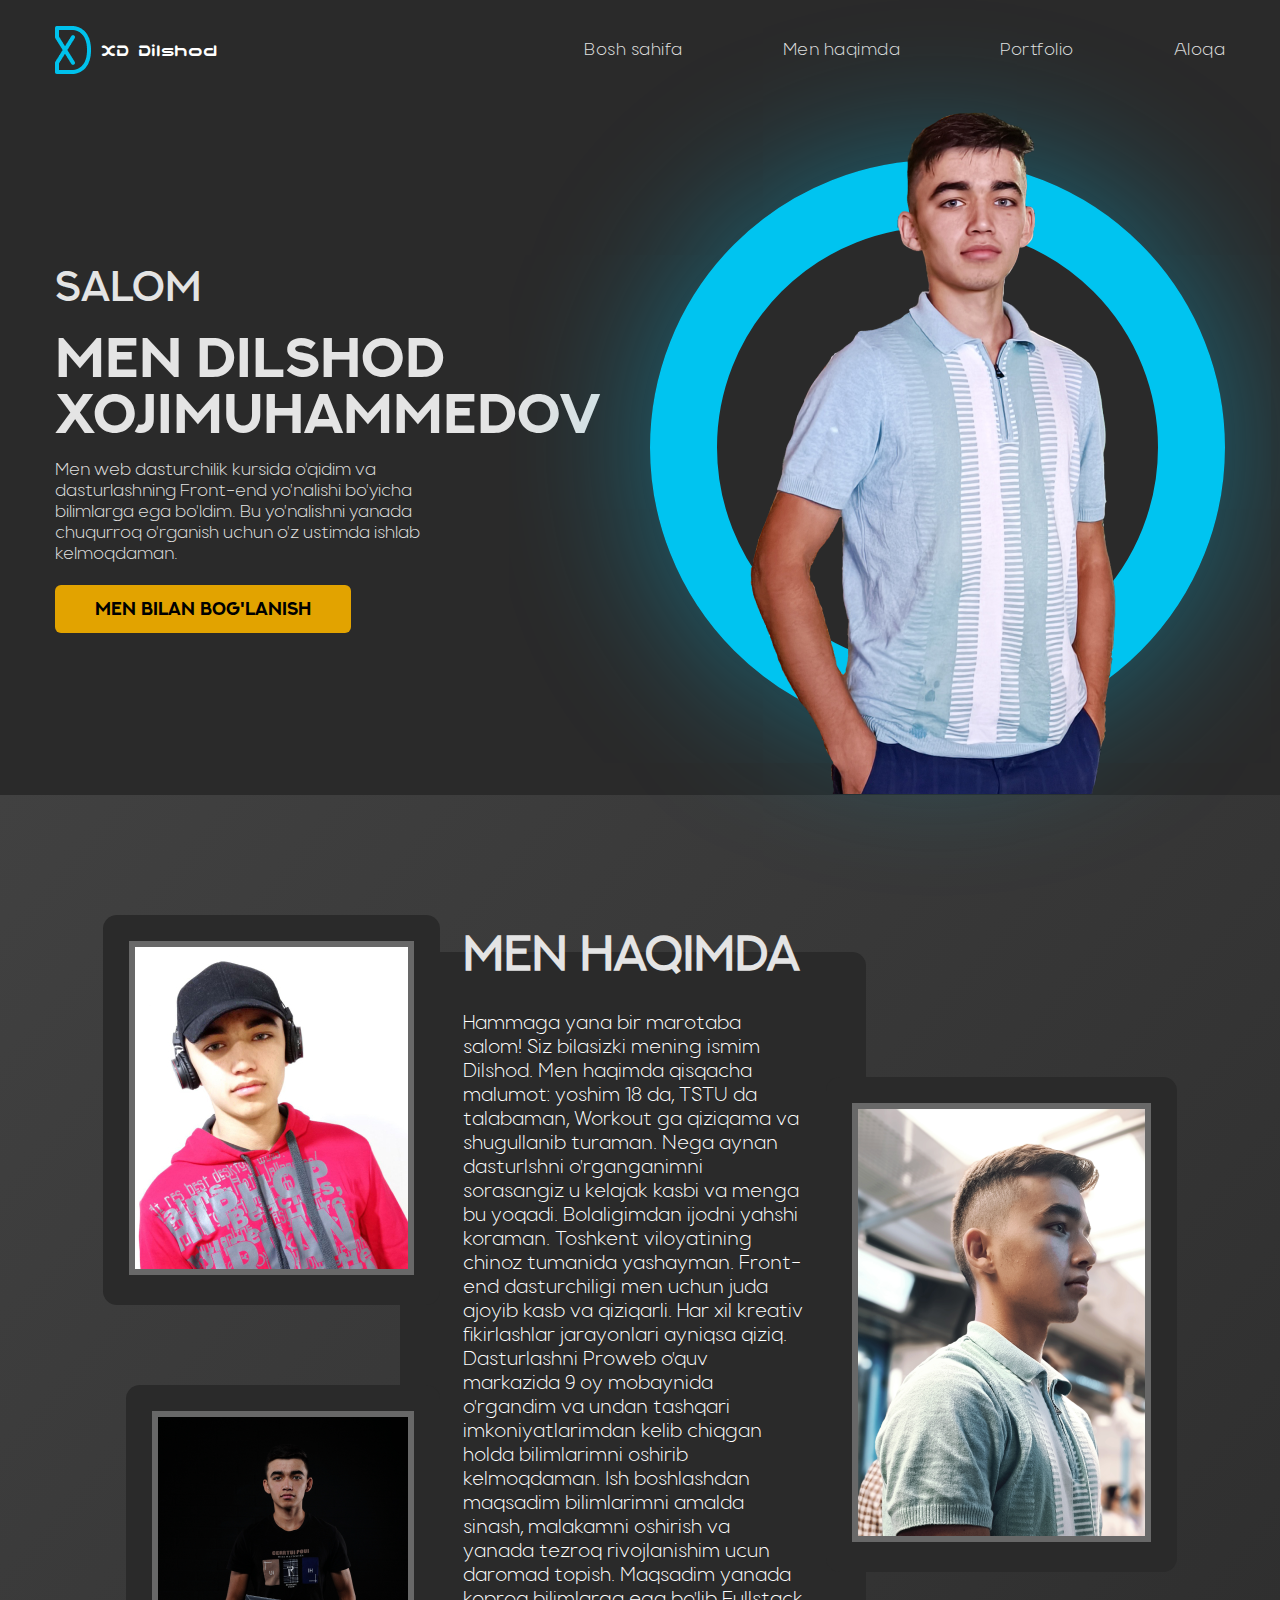
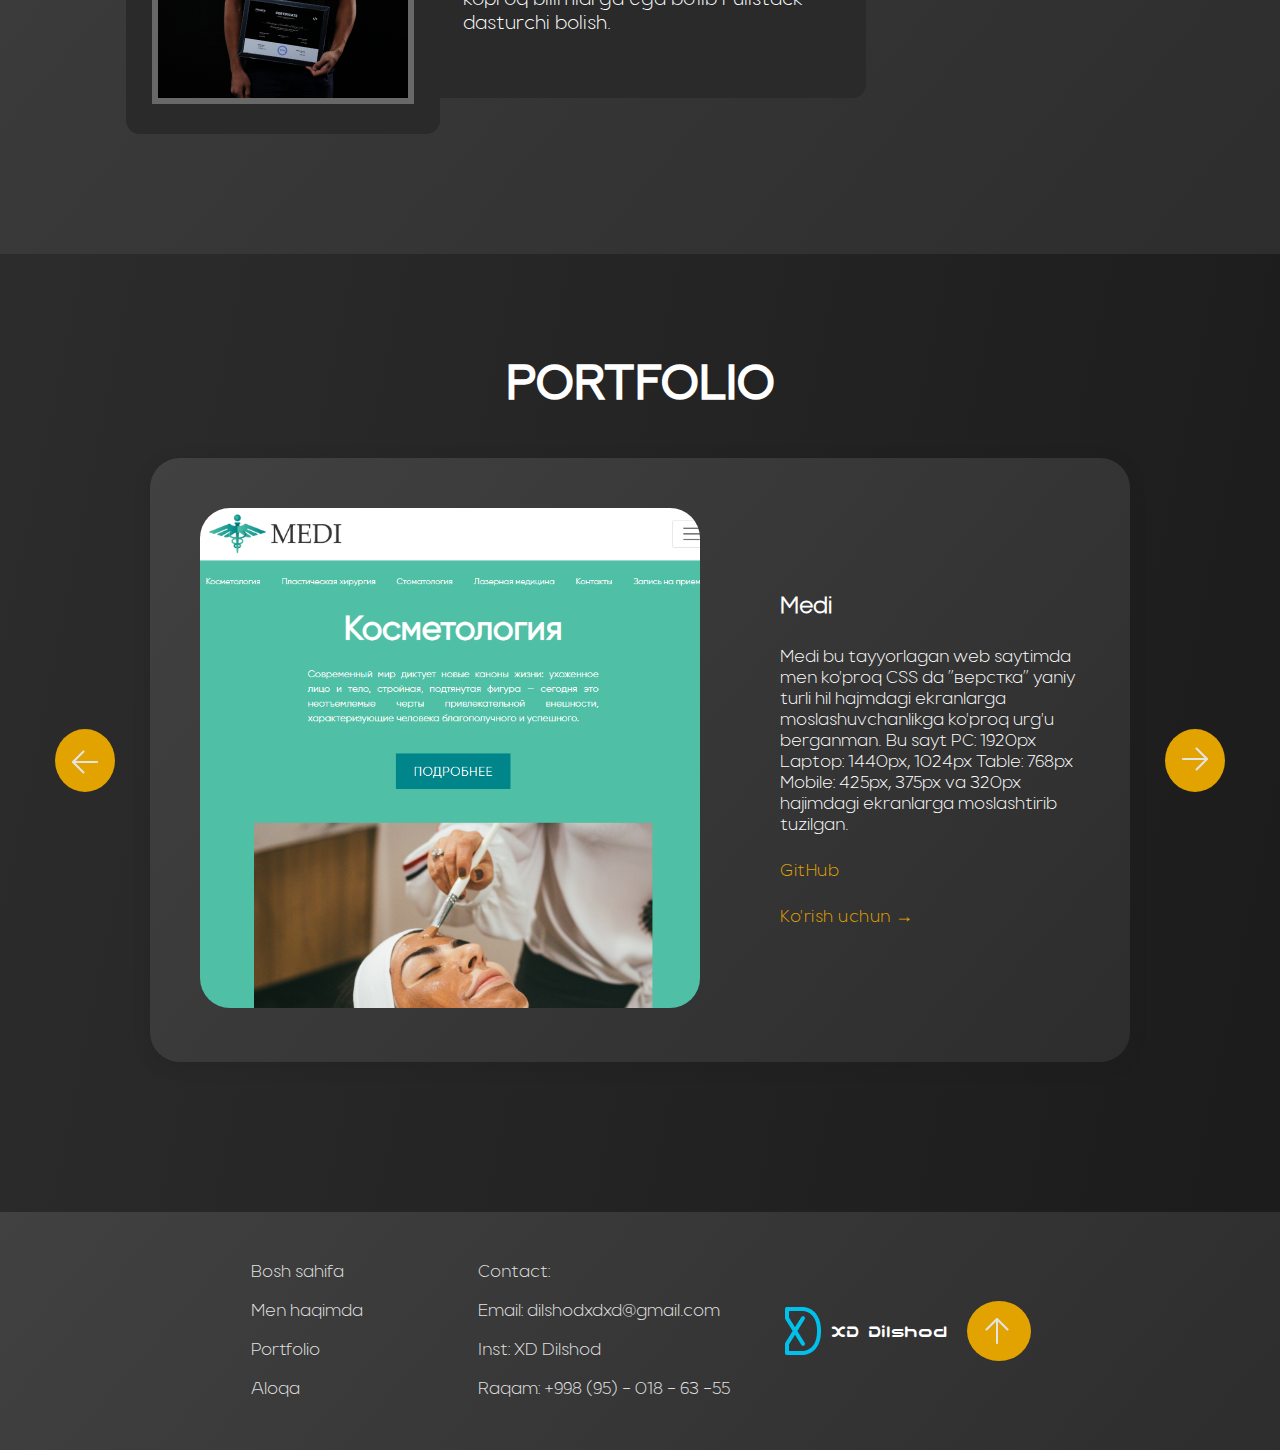
==== index.html @ caffbdc6 "Portfolio" ====
<!DOCTYPE html>
<html lang="en">

<head>
    <meta charset="UTF-8">
    <meta http-equiv="X-UA-Compatible" content="IE=edge">
    <meta name="viewport" content="width=device-width, initial-scale=1.0">
    <title>Portfolio</title>
    <link rel="stylesheet" href="./style/style.css">
    <link rel="icon" href="./img/XD.png">
</head>

<body>
    <header id="header">
        <div class="header__top">
            <div class="container">
                <div class="header__top-inner">
                    <a href="#header" class="logo">
                        <img src="./img/XD.png" alt="">
                        <p>XD Dilshod</p>
                    </a>
                    <nav class="nav">
                        <ul class="nav__list">
                            <li class="nav__item"><a class="nav__link" href="#header">Bosh sahifa</a></li>
                            <li class="nav__item"><a class="nav__link" href="#about">Men haqimda</a></li>
                            <li class="nav__item"><a class="nav__link" href="#portfolio">Portfolio</a></li>
                            <li class="nav__item"><a class="nav__link" href="./contact.html">Aloqa</a></li>
                        </ul>
                    </nav>
                </div>
            </div>
        </div>
        <div class="header__bottom">
            <div class="container">
                <div class="header__bottom-inner">
                    <div class="header__bottom-left">
                        <h1 class="header__bottom-title">Salom</h1>
                        <p class="header__bottom-subtittle">Men Dilshod Xojimuhammedov</p>
                        <p class="header__bottom-text">Men web dasturchilik kursida o'qidim va dasturlashning Front-end yo'nalishi bo'yicha bilimlarga ega bo'ldim. Bu yo'nalishni yanada chuqurroq o'rganish uchun o'z ustimda ishlab kelmoqdaman.</p>
                        <a href="#!" class="header__bottom-contact">Men bilan bog'lanish</a>
                    </div>
                    <div class="header__bottom-right">
                        <div class="header__bottom-round">
                            <div class="round__img">
                                <img class="round__img-top" src="img/gl-top.png" alt="">
                                <img class="round__img-bottom" src="img/gl-bottom.png" alt="">
                            </div>
                            <div class="round round2">css</div>
                            <div class="round round3">js</div>
                            <div class="round round4">html</div>
                            <div class="round round5">vue</div>
                            <div class="round round6">git</div>
                            <div class="round round7">sass</div>
                        </div>
                    </div>
                </div>
            </div>
        </div>
    </header>
    <main>
        <section class="about" id="about">
            <div class="container">
                <div class="about__inner">
                    <div class="about__content">
                        <div class="about__content-left">
                            <div class="about__content-img">
                                <img src="./img/about1.jpg" alt="" class="content__img">
                            </div>
                            <div class="about__content-img">
                                <img src="./img/about2.jpg" alt="" class="content__img">
                            </div>
                        </div>
                        <div class="about__content-middle">
                            <div class="about__content-text">
                                <h2 class="about__content-title">Men haqimda</h2>
                                <p class="about__content-subtitle">Hammaga yana bir marotaba salom! Siz bilasizki mening ismim Dilshod. Men haqimda qisqacha malumot: yoshim 18 da, TSTU da talabaman, Workout ga qiziqama va shugullanib turaman. Nega aynan dasturlshni o'rganganimni sorasangiz u kelajak kasbi va menga bu yoqadi. Bolaligimdan ijodni yahshi koraman. Toshkent viloyatining chinoz tumanida yashayman. Front-end dasturchiligi men uchun juda ajoyib kasb va qiziqarli. Har xil kreativ fikirlashlar jarayonlari ayniqsa qiziq. Dasturlashni Proweb o'quv markazida 9 oy mobaynida o'rgandim va undan tashqari imkoniyatlarimdan kelib chiqgan holda bilimlarimni oshirib kelmoqdaman. Ish boshlashdan maqsadim bilimlarimni amalda sinash, malakamni oshirish va yanada tezroq rivojlanishim ucun daromad topish. Maqsadim yanada koproq bilimlarga ega bo'lib Fullstack dasturchi bolish.</p>
                            </div>
                        </div>
                        <div class="about__content-right">
                            <div class="about__content-img">
                                <img src="./img/about3.jpg" alt="" class="content__img">
                            </div>
                        </div>
                    </div>
                </div>
            </div>
        </section>
        <section class="portfolio" id="portfolio">
            <div class="container">
                <div class="portfolio__inner">
                    <h2 class="portfolio__title">Portfolio</h2>
                    <div class="portfolio__corausel">
                        <button class="portfolio__corausel-btn" id="prev">
                            <img src="./img/next.png" alt="">
                        </button>
                        <div class="portfolio__corausel-content">
                            <div class="corausel__left">
                                <a href="https://medi-xd.netlify.app/">
                                    <img id="img" src="./img/medi.png" alt="" class="corausel__left-img">
                                </a>
                            </div>
                            <div class="corausel__right">
                                <h3 id="title" class="corausel__right-title">Medi</h3>
                                <p id="text" class="corausel__right-text">Medi bu tayyorlagan web saytimda men ko'proq CSS da "верстка" yaniy turli hil hajmdagi ekranlarga moslashuvchanlikga ko'proq urg'u berganman.
                                    Bu sayt PC: 1920px Laptop: 1440px, 1024px Table: 768px Mobile: 425px, 375px va 320px hajimdagi ekranlarga moslashtirib tuzilgan.</p>
                                <a id="github" href="https://github.com/DilshodXD/Medi" class="corausel__right-link">GitHub</a>
                                <a id="link" href="https://medi-xd.netlify.app/" class="corausel__right-link">Ko'rish uchun →</a>
                            </div>
                        </div>
                        <button class="portfolio__corausel-btn" id="next">
                            <img src="./img/next.png" alt="">
                        </button>
                    </div>
                </div>
            </div>
        </section>
    </main>
    <footer>
        <div class="footer">
            <div class="container">
                <div class="footer__inner">
                    <div class="footer__links">
                        <a href="" class="footer__text">Bosh sahifa</a>
                        <a href="" class="footer__text">Men haqimda</a>
                        <a href="" class="footer__text">Portfolio</a>
                        <a href="" class="footer__text">Aloqa</a>
                    </div>
                    <div class="footer__contact">
                        <p class="footer__text-immutable">Contact:</p>
                        <p class="footer__text-immutable">Email: <a href="mailto:dilshodxdxd@gmail.com" class="footer__text">dilshodxdxd@gmail.com</a></p>
                        <p class="footer__text-immutable">Inst: <a href="#header" class="footer__text">XD Dilshod</a></p>
                        <p class="footer__text-immutable">Raqam: <a href="tel:+998950186355" class="footer__text">+998 (95) - 018 - 63 -55</a> </p>
                    </div>
                    <div class="footer__contant">
                        <a href="#header" class="logo">
                            <img src="./img/XD.png" alt="">
                            <p>XD Dilshod</p>
                        </a>
                        <a href="#header" class="portfolio__corausel-btn" id="swipe">
                            <img src="./img/next.png" alt="">
                        </a>
                    </div>
                </div>
            </div>
        </div>
    </footer>


    <script src="./js/scriop.js"></script>
</body>

</html>
---- style/style.css ----
@import url(fonts.css);

:root {
    --white: #fff;
    --cream: #E4E4E4;
    --black: #000;
    --dark: #2A2A2A;
    --gray: #2C2C2C;
    --yellow: #E2A300;
    --blue: #00C4F0;

    --pro: "ArodoraPro-Light";
    --nb: "NEXT_ART_Bold";
    --nr: "NEXT_ART_Regular";
    --ns: "NEXT_ART_SemiBold";
    --moji: "NicoMoji-Regular";
}

* {
    padding: 0;
    margin: 0;
    box-sizing: border-box;
}

.container {
    margin: 0 auto;
    padding: 0 15px;
    max-width: 1200px;
    width: 100%;
}

ul {
    list-style: none;
}

a {
    text-decoration: none;
}

/* ================================================================= */

header {
    background-color: var(--dark);
}

.header__top-inner {
    display: flex;
    align-items: center;
    justify-content: space-between;
    padding: 26px 0;
}

.nav__list {
    display: flex;
    align-items: center;
    gap: 100px;
}

.nav__link {
    font-family: var(--pro);
    font-weight: 300;
    font-size: 18px;
    line-height: 21px;
    color: var(--cream);
    letter-spacing: .5px;
    position: relative;
}

.nav__link:after {
    content: '';
    position: absolute;
    left: 0;
    bottom: -4px;
    background-color: #E2A300;
    height: 2px;
    width: 0;
    transition: .5s;
}

.nav__link:hover:after {
    width: 100%;
}


/* ================================================================= */

.header__bottom-inner {
    display: flex;
    align-items: center;
    justify-content: space-between;
}

.header__bottom-left {
    display: flex;
    flex-direction: column;
    gap: 20px;
}

.header__bottom-title {
    font-family: var(--ns);
    font-size: 42px;
    line-height: 46px;
    color: var(--cream);
}

.header__bottom-subtittle {
    width: min-content;
    font-family: var(--nb);
    font-size: 56px;
    line-height: 56px;
    color: var(--cream);
}

.header__bottom-text {
    width: 430px;
    font-family: var(--pro);
    font-style: normal;
    font-weight: 300;
    font-size: 18px;
    line-height: 21px;
    color: var(--cream);
}

.header__bottom-contact {
    width: max-content;
    padding: 14px 40px;
    font-family: var(--nb);
    font-size: 18px;
    line-height: 20px;
    color: var(--black);

    background: var(--yellow);
    border-radius: 6px;
    transition: .3s;
}

.header__bottom-contact:hover {
    box-shadow: 0px 2px 13px var(--yellow);
}

.header__bottom-right {
    margin: 60px 0;
}

.header__bottom-round {
    width: 575px;
    height: 575px;
    border: 67px solid #00C4F0;
    border-radius: 50%;
    box-shadow: 0px 0px 152px rgba(0, 196, 240, 0.42);
}

.round__img {
    display: flex;
    flex-direction: column;
    align-items: center;
    position: relative;
    bottom: 7px;
}

.round__img>img {
    width: 100%;
}

.round__img-top {
    z-index: 1;
}

.round {
    padding: 25px 20px;
    background-color: var(--dark);
    border-radius: 50%;
    width: 100px;
    height: 100px;

    font-family: var(--nb);
    font-size: 26px;
    line-height: 41px;
    display: flex;
    align-items: center;
    justify-content: center;
    text-transform: uppercase;
    color: var(--blue);
    transition: .5s;
}

.header__bottom-round {
    display: flex;
    align-items: center;
    justify-content: center;
    position: relative;
}

.round {
    position: absolute;
    top: 0;
    left: 0;
    bottom: 0;
    right: 0;
    margin: auto;
    overflow: hidden;
}


/* ============================== */

.round1 {
    animation: round1 45s linear infinite;
}

@keyframes round1 {
    0% {
        transform: rotate(0deg)translateX(-300px) rotate(0deg);
    }

    100% {
        transform: rotate(360deg)translateX(-300px) rotate(-360deg);
    }
}

/* ============================== */
.round2 {
    animation: round2 45s linear infinite;
}

@keyframes round2 {
    0% {
        transform: rotate(0deg)translateX(-260px)translateY(130px) rotate(0deg);
    }

    100% {
        transform: rotate(360deg)translateX(-260px)translateY(130px) rotate(-360deg);
    }
}

/* ============================== */
.round3 {
    animation: round3 45s linear infinite;
}

@keyframes round3 {
    0% {
        transform: rotate(0deg)translateX(-250px)translateY(-150px) rotate(0deg);
    }

    100% {
        transform: rotate(360deg)translateX(-250px)translateY(-150px) rotate(-360deg);
    }
}

/* ============================== */
.round4 {
    animation: round4 45s linear infinite;
}

@keyframes round4 {
    0% {
        transform: rotate(0deg)translateX(-30px)translateY(290px) rotate(0deg);
    }

    100% {
        transform: rotate(360deg)translateX(-30px)translateY(290px) rotate(-360deg);
    }
}

/* ============================== */
.round5 {
    animation: round5 45s linear infinite;
}

@keyframes round5 {
    0% {
        transform: rotate(0deg)translateX(0px)translateY(-290px) rotate(0deg);
    }

    100% {
        transform: rotate(360deg)translateX(0px)translateY(-290px) rotate(-360deg);
    }
}

/* ============================== */
.round6 {
    animation: round6 45s linear infinite;
}

@keyframes round6 {
    0% {
        transform: rotate(0deg)translateX(250px)translateY(-140px) rotate(0deg);
    }

    100% {
        transform: rotate(360deg)translateX(250px)translateY(-140px) rotate(-360deg);
    }
}

/* ============================== */
.round7 {
    animation: round7 45s linear infinite;
}

@keyframes round7 {
    0% {
        transform: rotate(0deg)translateX(260px)translateY(130px) rotate(0deg);
    }

    100% {
        transform: rotate(360deg)translateX(260px)translateY(130px) rotate(-360deg);
    }
}

/* ================================================================= */

.about {
    background: linear-gradient(130.68deg, #414141 0%, #2D2D2D 100.52%);
}

.about__inner {
    padding: 120px 0;
}

.about__content {
    display: flex;
    justify-content: center;
    align-items: center;
}

.about__content-left {
    display: flex;
    flex-direction: column;
    align-items: end;
    justify-content: space-between;
    transform: translateX(40px);
    z-index: 1;
    gap: 80px;
}

.about__content-right {
    display: flex;
    align-items: center;
    transform: translateX(-40px);
    z-index: 1;
}

.about__content-text {
    width: max-content;
    padding: 17px 63px;
    background: var(--dark);
    border-radius: 14px;
}

.about__content-title {
    font-family: var(--nr);
    font-size: 48px;
    line-height: 54px;
    color: var(--cream);
    margin-bottom: 34px;
    transform: translateY(-44px);
}

.about__content-subtitle {
    width: 340px;
    font-family: var(--pro);
    font-size: 20px;
    line-height: 24px;
    color: var(--white);
    transform: translateY(-44px);
}

.about__content-img {
    background: var(--dark);
    border-radius: 14px;
    padding: 26px;
}

.content__img {
    border: 6px solid #686868;
}

/* ================================================================= */

.portfolio {
    background: linear-gradient(101.56deg, #2C2C2C 1.56%, #1C1C1C 95.55%);
}

.portfolio__inner {
    padding: 100px 0 150px;
}

.portfolio__title {
    font-family: var(--nr);
    font-size: 48px;
    line-height: 54px;
    text-align: center;
    color: var(--white);
    margin-bottom: 50px;
}

.portfolio__corausel {
    display: flex;
    align-items: center;
    justify-content: space-between;
}

.portfolio__corausel-btn {
    background-color: var(--yellow);
    padding: 12px;
    border-radius: 50%;
    border: none;
    cursor: pointer;
}

#prev {
    transform: rotateZ(180deg);
}

.portfolio__corausel-btn:hover {
    box-shadow: 0px 2px 13px var(--yellow);
}

.portfolio__corausel-content {
    padding: 50px;
    background: linear-gradient(130.68deg, #414141 0%, #2D2D2D 100.52%);
    box-shadow: 0px 4px 15px rgba(27, 27, 27, 0.28);
    border-radius: 30px;

    display: flex;
    align-items: center;
    justify-content: space-between;
    gap: 80px;
}

.corausel__left-img {
    width: 500px;
    height: 500px;
    border-radius: 30px;
}

.corausel__right {
    display: flex;
    flex-direction: column;
    justify-content: center;
    gap: 25px;
}

.corausel__right-title {
    font-family: var(--pro);
    font-size: 24px;
    line-height: 29px;
    color: var(--white);
}

.corausel__right-text {
    width: 300px;
    font-family: var(--pro);
    font-size: 18px;
    line-height: 21px;
    color: var(--white);
}

.corausel__right-link {
    width: max-content;
    font-family: var(--pro);
    font-size: 18px;
    line-height: 21px;
    color: var(--yellow);
    letter-spacing: .5px;
    position: relative;
}


.corausel__right-link:after {
    content: '';
    position: absolute;
    left: 0;
    bottom: -4px;
    background-color: #E2A300;
    height: 2px;
    width: 0;
    transition: .5s;
}

.corausel__right-link:hover:after {
    width: 100%;
}

/* ================================================================= */

.footer {
    background: linear-gradient(130.68deg, #414141 0%, #2D2D2D 100.52%);
}

.footer__inner {
    padding: 50px 0;
    display: flex;
    justify-content: center;
}

.footer__links {
    display: flex;
    flex-direction: column;
    gap: 18px;
    margin-right: 115px;
}

.footer__contact {
    display: flex;
    flex-direction: column;
    gap: 18px;
    margin-right: 55px;
}

.footer__text {
    font-family: var(--pro);
    font-size: 18px;
    line-height: 21px;
    color: var(--cream);
}

.footer__text-immutable {
    font-family: var(--pro);
    font-size: 18px;
    line-height: 21px;
    color: var(--cream);
}

.footer__text:hover {
    text-decoration: underline;
}

.footer__contant {
    display: flex;
    align-items: center;
    gap: 22px;
}

.logo {
    display: flex;
    align-items: center;
    gap: 10px;
}

.logo>p {
    width: max-content;
    font-family: var(--moji);
    font-size: 18px;
    line-height: 18px;
    color: var(--white);
}

#swipe {
    transform: rotateZ(270deg);
}

::-webkit-scrollbar {
    width: 0;
}

/* contact =========================================================== */

.contact-all{
    background-color: var(--dark);
}

.contact {
    margin-top: 120px;
    display: flex;
    align-items: center;
}

.contact__inner {
    display: flex;
    flex-direction: column;
    justify-content: center;
    gap: 15px;
}

.contact-link{
    width: min-content;
    height: 40px;
    display: flex;
    align-items: center;
    gap: 12px;
    padding: 26px 20px 26px 10px;
    border-radius: 12px;
    letter-spacing: .5px;
    position: relative;
}

.contact-link:after {
    content: '';
    position: absolute;
    left: 0;
    bottom: -4px;
    background-color: #E2A300;
    height: 2px;
    width: 0;
    transition: .5s;
}

.contact-link:hover:after {
    width: 100%;
}



.contact-title{
    font-family: var(--pro);
    font-size: 18px;
    line-height: 21px;
    color: var(--cream);
}

.contact-img {
    width: 40px;
}
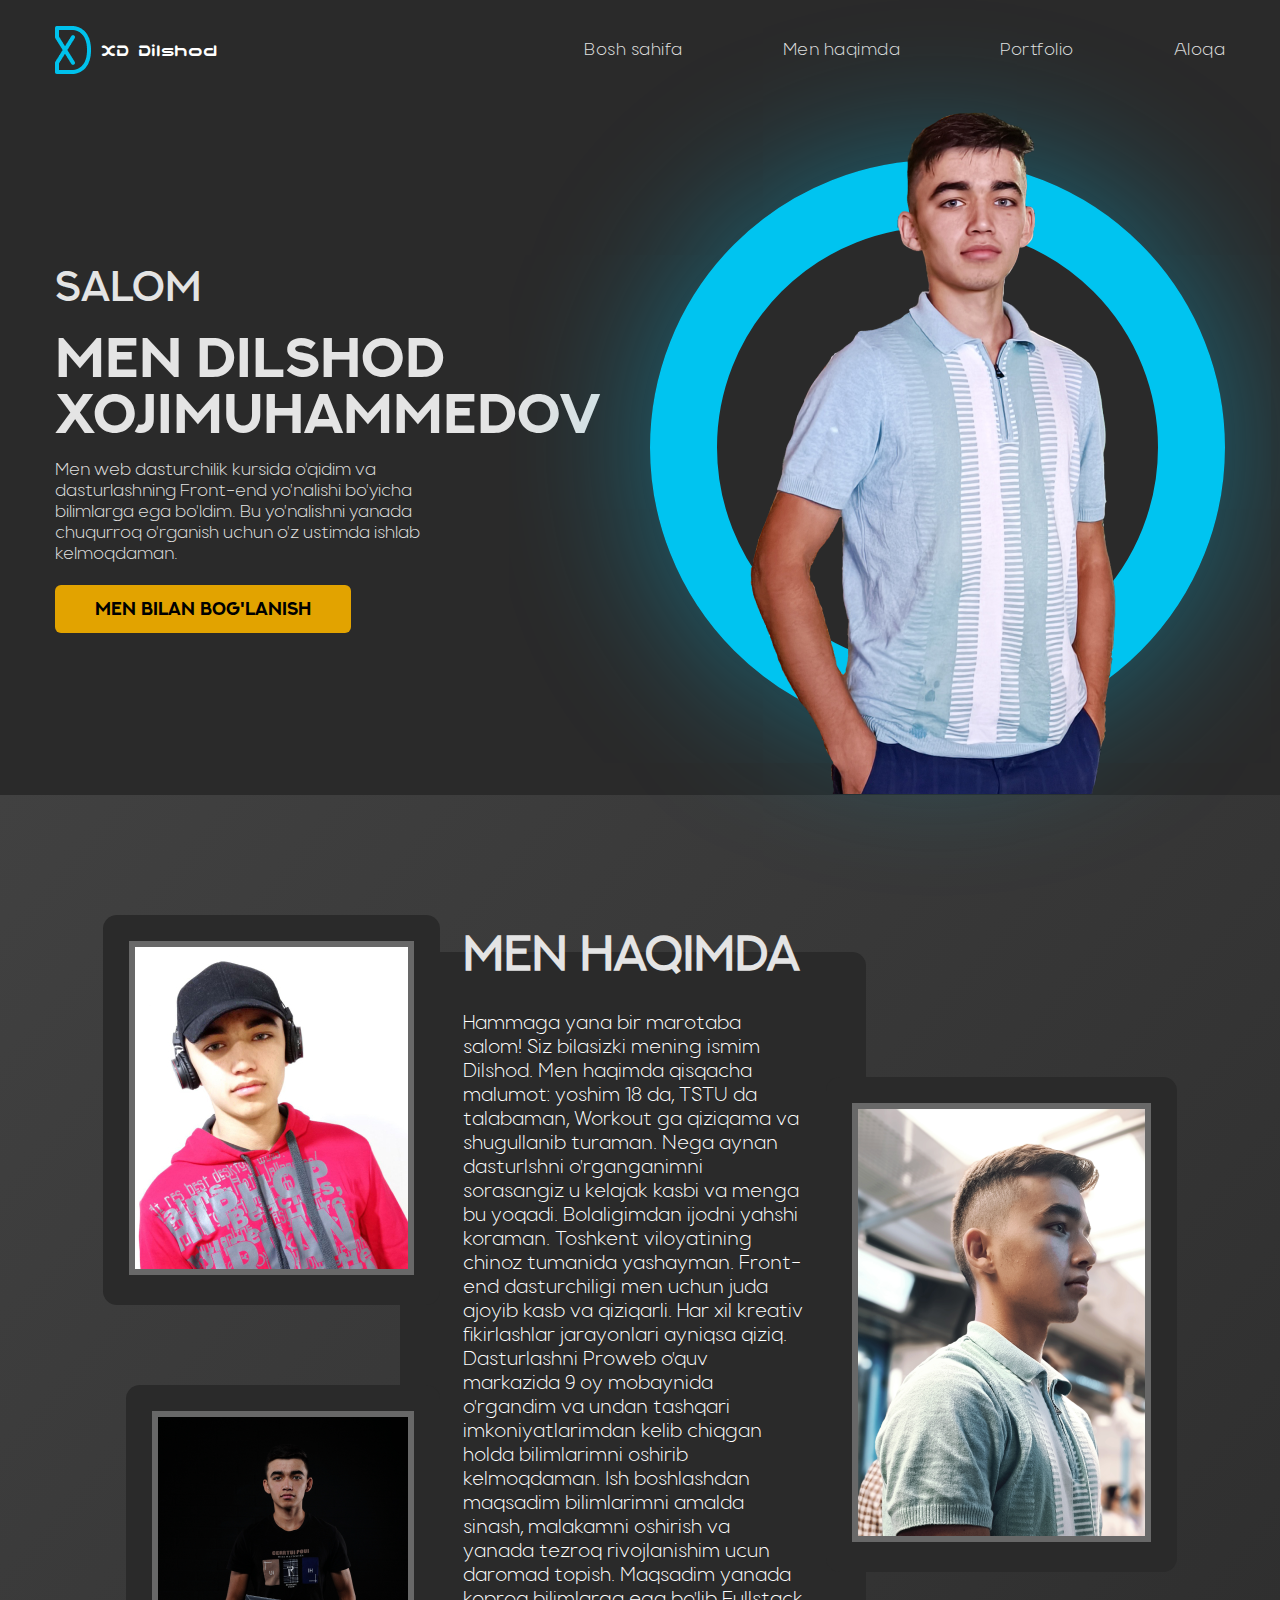
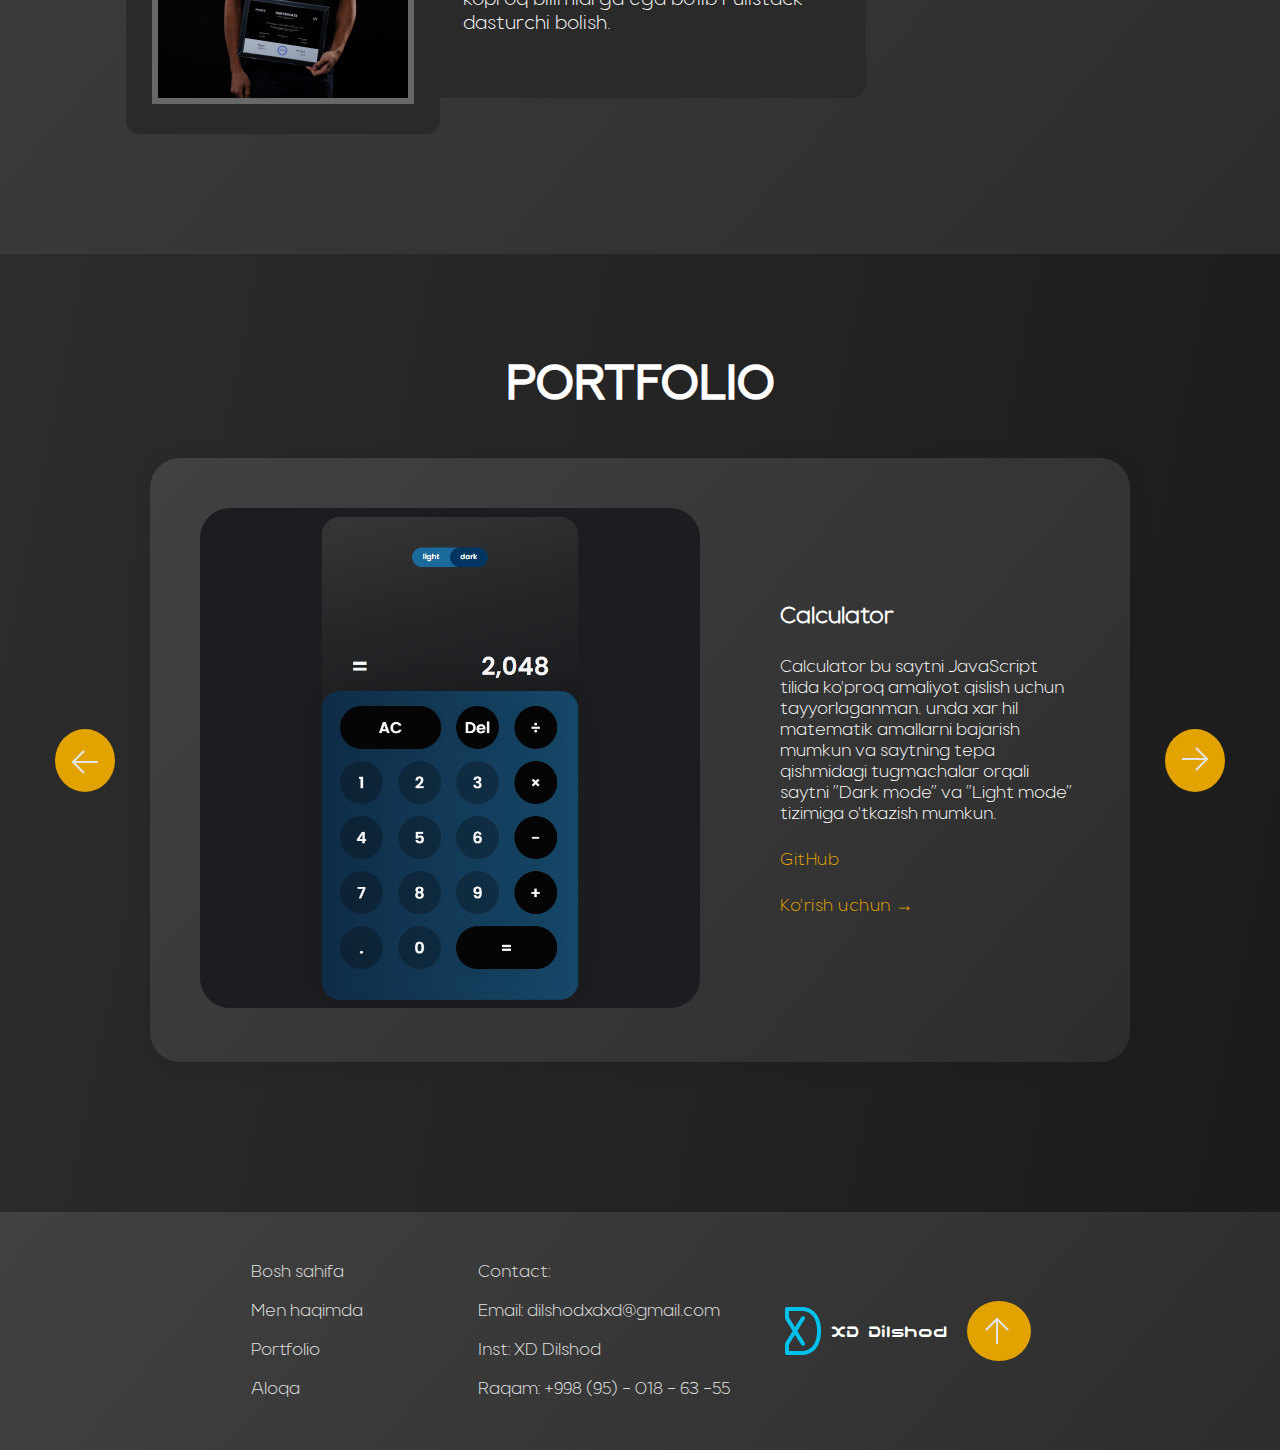
==== commit 4a4d123c: "added new js objekt" ====
--- a/index.html
+++ b/index.html
@@ -36,8 +36,10 @@
                     <div class="header__bottom-left">
                         <h1 class="header__bottom-title">Salom</h1>
                         <p class="header__bottom-subtittle">Men Dilshod Xojimuhammedov</p>
-                        <p class="header__bottom-text">Men web dasturchilik kursida o'qidim va dasturlashning Front-end yo'nalishi bo'yicha bilimlarga ega bo'ldim. Bu yo'nalishni yanada chuqurroq o'rganish uchun o'z ustimda ishlab kelmoqdaman.</p>
-                        <a href="#!" class="header__bottom-contact">Men bilan bog'lanish</a>
+                        <p class="header__bottom-text">Men web dasturchilik kursida o'qidim va dasturlashning Front-end
+                            yo'nalishi bo'yicha bilimlarga ega bo'ldim. Bu yo'nalishni yanada chuqurroq o'rganish uchun
+                            o'z ustimda ishlab kelmoqdaman.</p>
+                        <a href="./contact.html" class="header__bottom-contact">Men bilan bog'lanish</a>
                     </div>
                     <div class="header__bottom-right">
                         <div class="header__bottom-round">
@@ -73,7 +75,17 @@
                         <div class="about__content-middle">
                             <div class="about__content-text">
                                 <h2 class="about__content-title">Men haqimda</h2>
-                                <p class="about__content-subtitle">Hammaga yana bir marotaba salom! Siz bilasizki mening ismim Dilshod. Men haqimda qisqacha malumot: yoshim 18 da, TSTU da talabaman, Workout ga qiziqama va shugullanib turaman. Nega aynan dasturlshni o'rganganimni sorasangiz u kelajak kasbi va menga bu yoqadi. Bolaligimdan ijodni yahshi koraman. Toshkent viloyatining chinoz tumanida yashayman. Front-end dasturchiligi men uchun juda ajoyib kasb va qiziqarli. Har xil kreativ fikirlashlar jarayonlari ayniqsa qiziq. Dasturlashni Proweb o'quv markazida 9 oy mobaynida o'rgandim va undan tashqari imkoniyatlarimdan kelib chiqgan holda bilimlarimni oshirib kelmoqdaman. Ish boshlashdan maqsadim bilimlarimni amalda sinash, malakamni oshirish va yanada tezroq rivojlanishim ucun daromad topish. Maqsadim yanada koproq bilimlarga ega bo'lib Fullstack dasturchi bolish.</p>
+                                <p class="about__content-subtitle">Hammaga yana bir marotaba salom! Siz bilasizki mening
+                                    ismim Dilshod. Men haqimda qisqacha malumot: yoshim 18 da, TSTU da talabaman,
+                                    Workout ga qiziqama va shugullanib turaman. Nega aynan dasturlshni o'rganganimni
+                                    sorasangiz u kelajak kasbi va menga bu yoqadi. Bolaligimdan ijodni yahshi koraman.
+                                    Toshkent viloyatining chinoz tumanida yashayman. Front-end dasturchiligi men uchun
+                                    juda ajoyib kasb va qiziqarli. Har xil kreativ fikirlashlar jarayonlari ayniqsa
+                                    qiziq. Dasturlashni Proweb o'quv markazida 9 oy mobaynida o'rgandim va undan
+                                    tashqari imkoniyatlarimdan kelib chiqgan holda bilimlarimni oshirib kelmoqdaman. Ish
+                                    boshlashdan maqsadim bilimlarimni amalda sinash, malakamni oshirish va yanada tezroq
+                                    rivojlanishim ucun daromad topish. Maqsadim yanada koproq bilimlarga ega bo'lib
+                                    Fullstack dasturchi bolish.</p>
                             </div>
                         </div>
                         <div class="about__content-right">
@@ -96,15 +108,19 @@
                         <div class="portfolio__corausel-content">
                             <div class="corausel__left">
                                 <a href="https://medi-xd.netlify.app/">
-                                    <img id="img" src="./img/medi.png" alt="" class="corausel__left-img">
+                                    <img id="img" src="./img/kalk.png" alt="" class="corausel__left-img">
                                 </a>
                             </div>
                             <div class="corausel__right">
-                                <h3 id="title" class="corausel__right-title">Medi</h3>
-                                <p id="text" class="corausel__right-text">Medi bu tayyorlagan web saytimda men ko'proq CSS da "верстка" yaniy turli hil hajmdagi ekranlarga moslashuvchanlikga ko'proq urg'u berganman.
-                                    Bu sayt PC: 1920px Laptop: 1440px, 1024px Table: 768px Mobile: 425px, 375px va 320px hajimdagi ekranlarga moslashtirib tuzilgan.</p>
-                                <a id="github" href="https://github.com/DilshodXD/Medi" class="corausel__right-link">GitHub</a>
-                                <a id="link" href="https://medi-xd.netlify.app/" class="corausel__right-link">Ko'rish uchun →</a>
+                                <h3 id="title" class="corausel__right-title">Calculator</h3>
+                                <p id="text" class="corausel__right-text">Calculator bu saytni JavaScript tilida ko'proq
+                                    amaliyot qislish uchun tayyorlaganman. unda xar hil matematik amallarni bajarish
+                                    mumkun va saytning tepa qishmidagi tugmachalar orqali saytni "Dark mode" va "Light
+                                    mode" tizimiga o'tkazish mumkun.</p>
+                                <a id="github" href="https://github.com/DilshodXD/BrightLights"
+                                    class="corausel__right-link">GitHub</a>
+                                <a id="link" href="https://brightlights-xd.netlify.app/" class="corausel__right-link">Ko'rish
+                                    uchun →</a>
                             </div>
                         </div>
                         <button class="portfolio__corausel-btn" id="next">
@@ -120,16 +136,19 @@
             <div class="container">
                 <div class="footer__inner">
                     <div class="footer__links">
-                        <a href="" class="footer__text">Bosh sahifa</a>
-                        <a href="" class="footer__text">Men haqimda</a>
-                        <a href="" class="footer__text">Portfolio</a>
-                        <a href="" class="footer__text">Aloqa</a>
+                        <a href="#header" class="footer__text">Bosh sahifa</a>
+                        <a href="#about" class="footer__text">Men haqimda</a>
+                        <a href="#portfolio" class="footer__text">Portfolio</a>
+                        <a href="#contact" class="footer__text">Aloqa</a>
                     </div>
                     <div class="footer__contact">
                         <p class="footer__text-immutable">Contact:</p>
-                        <p class="footer__text-immutable">Email: <a href="mailto:dilshodxdxd@gmail.com" class="footer__text">dilshodxdxd@gmail.com</a></p>
-                        <p class="footer__text-immutable">Inst: <a href="#header" class="footer__text">XD Dilshod</a></p>
-                        <p class="footer__text-immutable">Raqam: <a href="tel:+998950186355" class="footer__text">+998 (95) - 018 - 63 -55</a> </p>
+                        <p class="footer__text-immutable">Email: <a href="mailto:dilshodxdxd@gmail.com"
+                                class="footer__text">dilshodxdxd@gmail.com</a></p>
+                        <p class="footer__text-immutable">Inst: <a href="#header" class="footer__text">XD Dilshod</a>
+                        </p>
+                        <p class="footer__text-immutable">Raqam: <a href="tel:+998950186355" class="footer__text">+998
+                                (95) - 018 - 63 -55</a> </p>
                     </div>
                     <div class="footer__contant">
                         <a href="#header" class="logo">
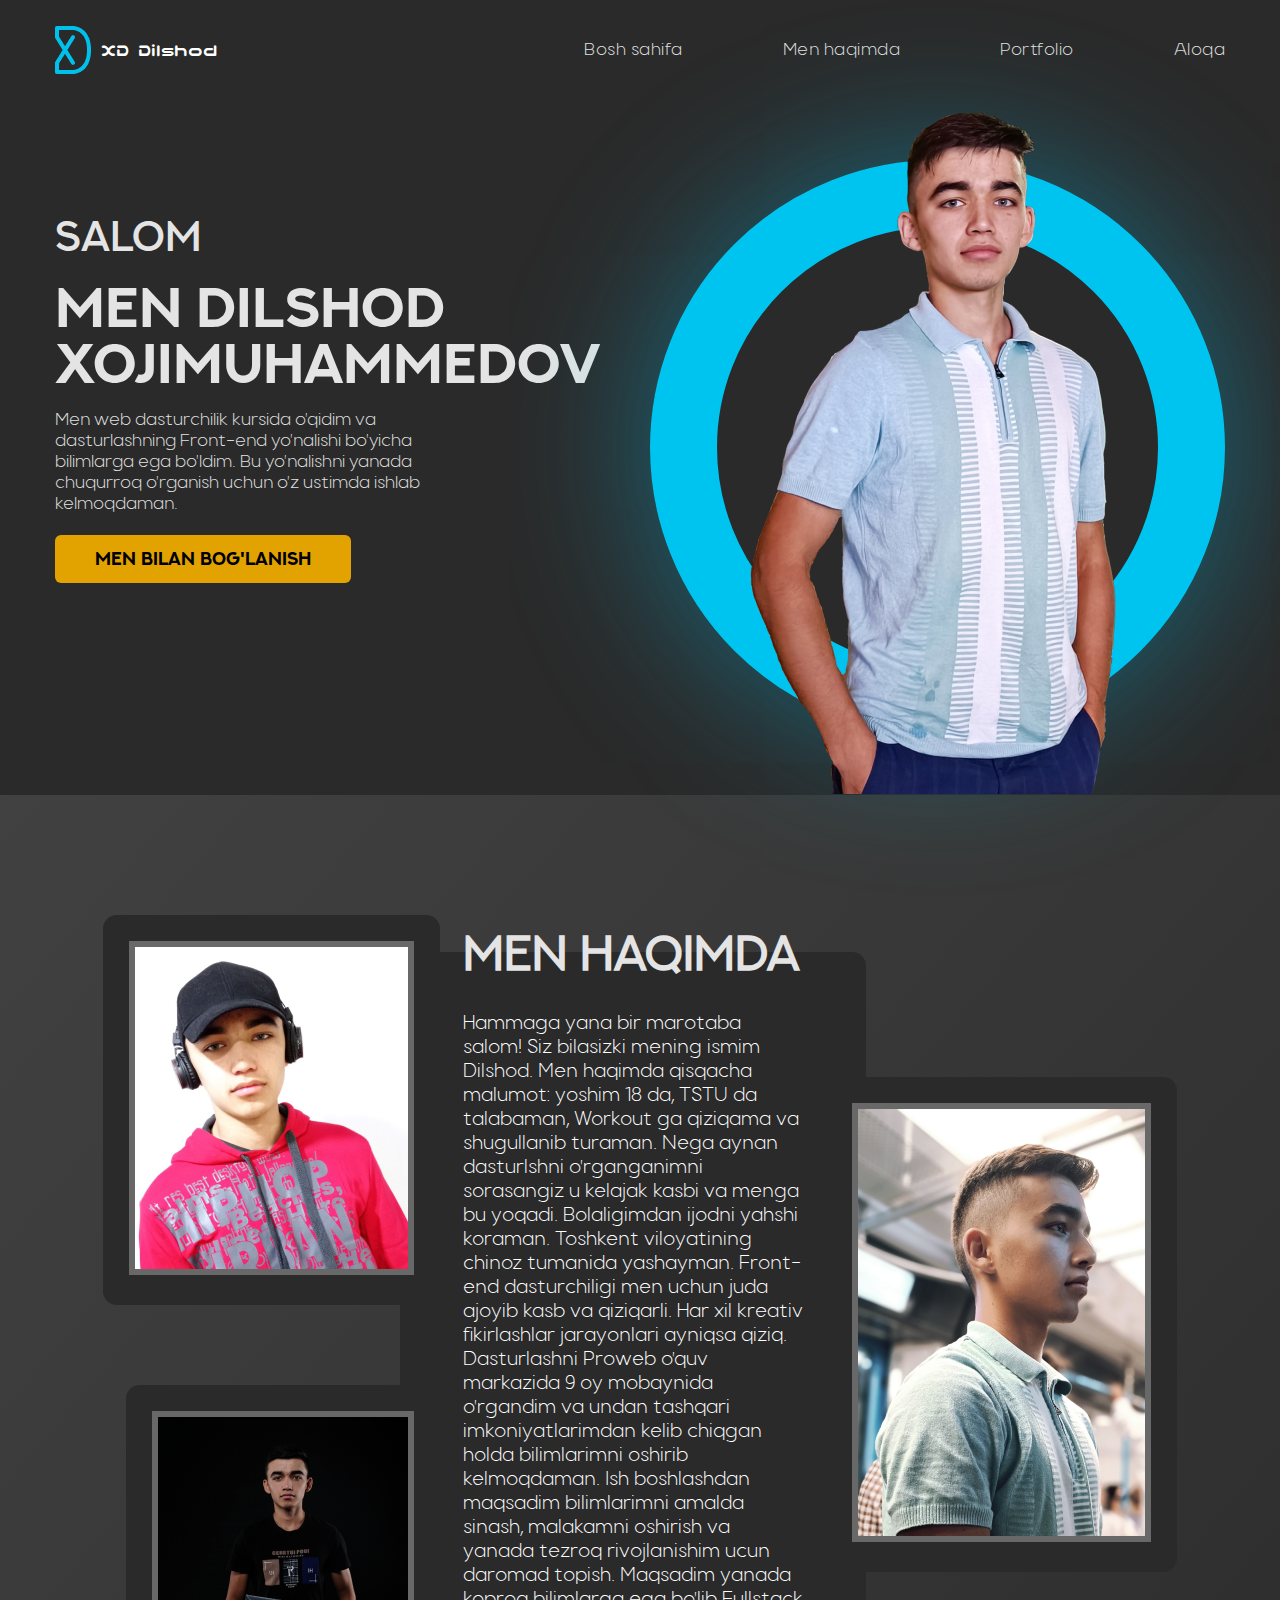
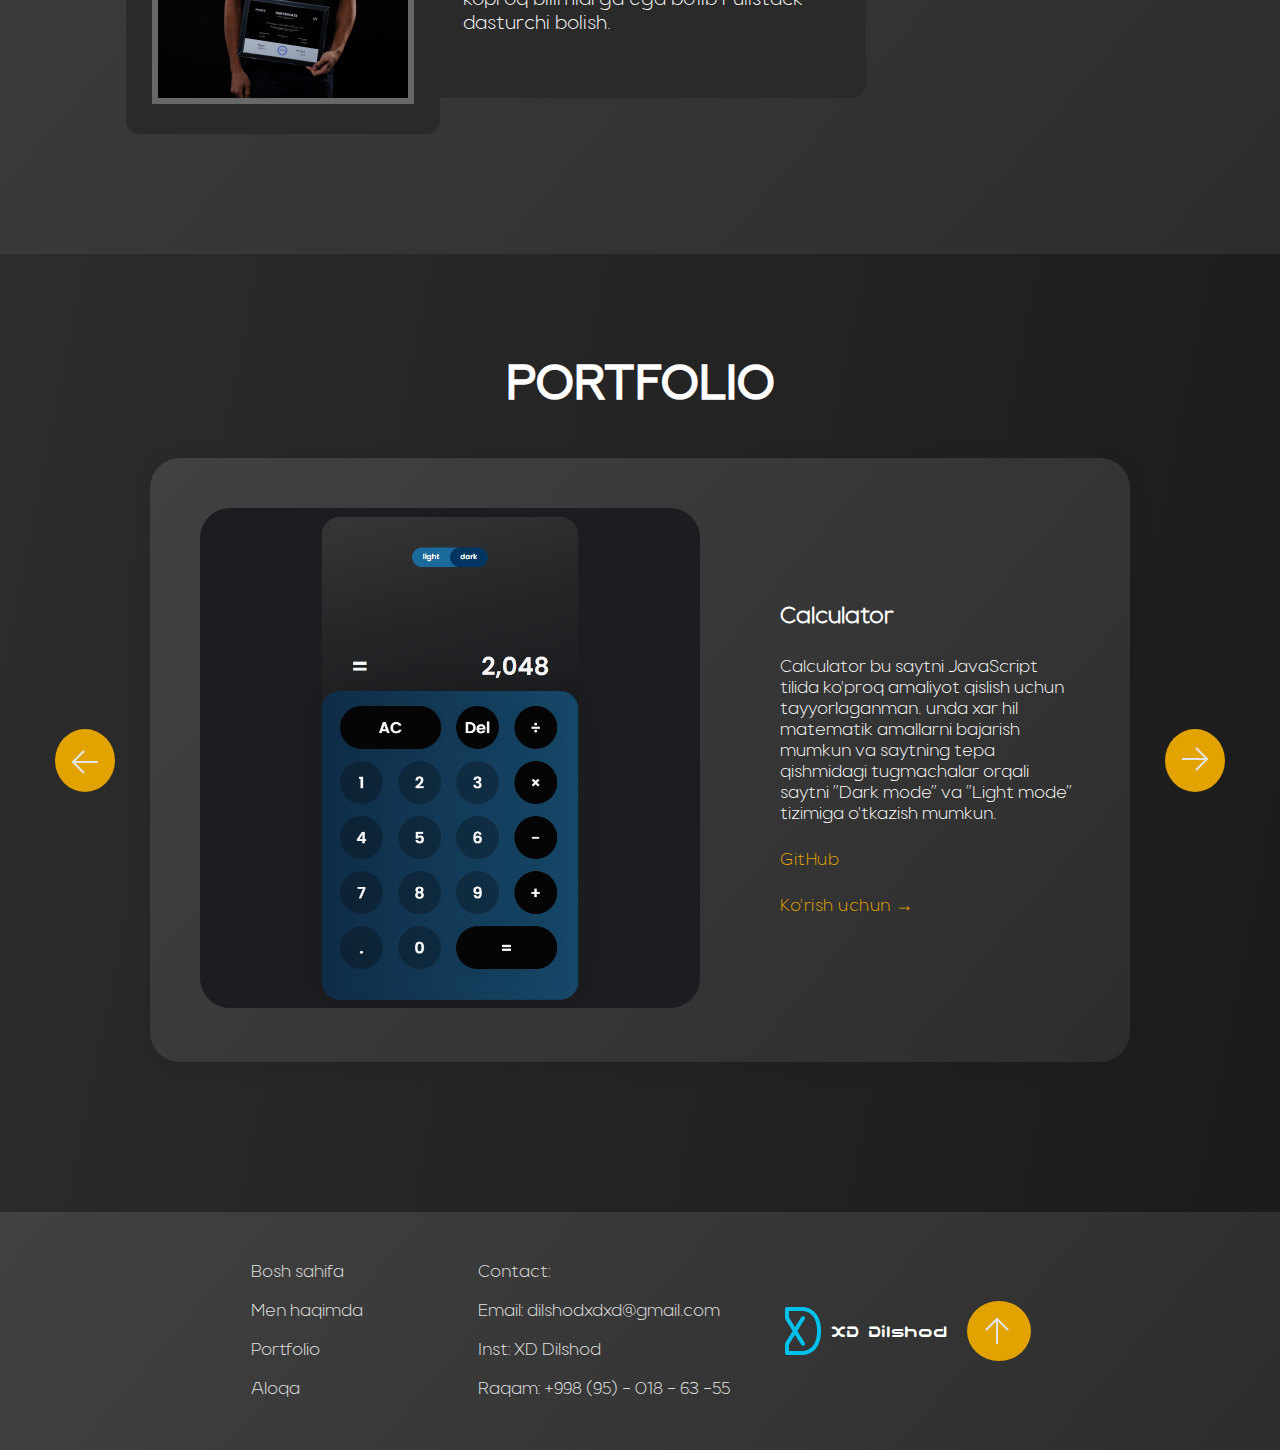
==== commit 3f8cab2f: "make mobile window" ====
--- a/index.html
+++ b/index.html
@@ -6,8 +6,9 @@
     <meta http-equiv="X-UA-Compatible" content="IE=edge">
     <meta name="viewport" content="width=device-width, initial-scale=1.0">
     <title>Portfolio</title>
+    <link rel="icon" href="./img/XD.png">
     <link rel="stylesheet" href="./style/style.css">
-    <link rel="icon" href="./img/XD.png">
+    <link rel="stylesheet" href="./style/media.css">
 </head>
 
 <body>
@@ -107,7 +108,7 @@
                         </button>
                         <div class="portfolio__corausel-content">
                             <div class="corausel__left">
-                                <a href="https://medi-xd.netlify.app/">
+                                <a id="img-link" href="https://calculator-xd.netlify.app/">
                                     <img id="img" src="./img/kalk.png" alt="" class="corausel__left-img">
                                 </a>
                             </div>
@@ -166,6 +167,7 @@
 
 
     <script src="./js/scriop.js"></script>
+    <script src="./js/media.js"></script>
 </body>
 
 </html>--- a/style/style.css
+++ b/style/style.css
@@ -94,6 +94,7 @@
     display: flex;
     flex-direction: column;
     gap: 20px;
+    padding-bottom: 100px;
 }
 
 .header__bottom-title {
--- a/style/media.css
+++ b/style/media.css
@@ -0,0 +1,142 @@
+@media (min-width: 320px) and (max-width: 425px) {
+
+    .container {
+        max-width: 375px;
+    }
+
+    .header__top-inner {
+        justify-content: center;
+    }
+
+    .nav__list {
+        display: flex;
+        flex-wrap: wrap;
+        align-items: center;
+        transform: translateX(-13px);
+        gap: 25px;
+    }
+
+    .nav__item {
+        width: max-content;
+        font-weight: 300;
+        font-size: 8px;
+        line-height: 12px;
+    }
+
+    .header__bottom-left {
+        margin-top: 50px;
+        align-items: center;
+    }
+
+    .header__bottom-title {
+        font-size: 22px;
+        line-height: 26px;
+    }
+
+    .header__bottom-subtittle {
+        font-size: 28px;
+        line-height: 28px;
+        text-align: center;
+    }
+
+    .header__bottom-text {
+        text-align: center;
+        width: 350px;
+        font-size: 13px;
+        line-height: 15px;
+    }
+
+    .header__bottom-contact {
+        padding: 8px 24px;
+        font-size: 13px;
+        line-height: 15px;
+        border-radius: 4px;
+    }
+
+    .about__content{
+        padding-top: 17px;
+        background-color: #2a2a2a;
+    }
+
+    .about__content-text {
+        padding: 0px;
+    }
+
+    .about__content-title {
+        font-size: 32px;
+        line-height: 54px;
+        margin-bottom: 24px;
+    }
+
+    .about__content-subtitle {
+        width: 320px;
+        font-size: 16px;
+        line-height: 20px;
+    }
+
+    .portfolio__inner {
+        padding: 50px 0 75px;
+    }
+
+    .portfolio__title {
+        font-size: 28px;
+        line-height: 34px;
+        text-align: left;
+        margin-bottom: 30px;
+    }
+
+    .portfolio__corausel-btn {
+        transform: scale(.6);
+    }
+
+    #prev {
+        transform: scale(.6) rotateZ(180deg);
+    }
+
+    .portfolio__corausel-content {
+        border-radius: 12px;
+        padding: 15px;
+        flex-direction: column;
+        align-items: center;
+        justify-content: space-between;
+        gap: 10px;
+    }
+
+    .corausel__right {
+        gap: 6px;
+    }
+
+    .corausel__left-img {
+        border-radius: 12px;
+        width: 200px;
+        height: 200px;
+    }
+
+    .corausel__right-title {
+        font-size: 14px;
+        line-height: 18px;
+    }
+
+    .corausel__right-text {
+        width: 200px;
+        font-size: 13px;
+        line-height: 15px;
+    }
+
+    .corausel__right-link {
+        font-size: 13px;
+        line-height: 15px;
+    }
+
+    .footer__inner {
+        padding: 30px 0;
+    }
+
+    .footer__links {
+        margin-right: 0px;
+    }
+    .footer__contact {
+        gap: 14px;
+        margin-right: 0px;
+    }
+}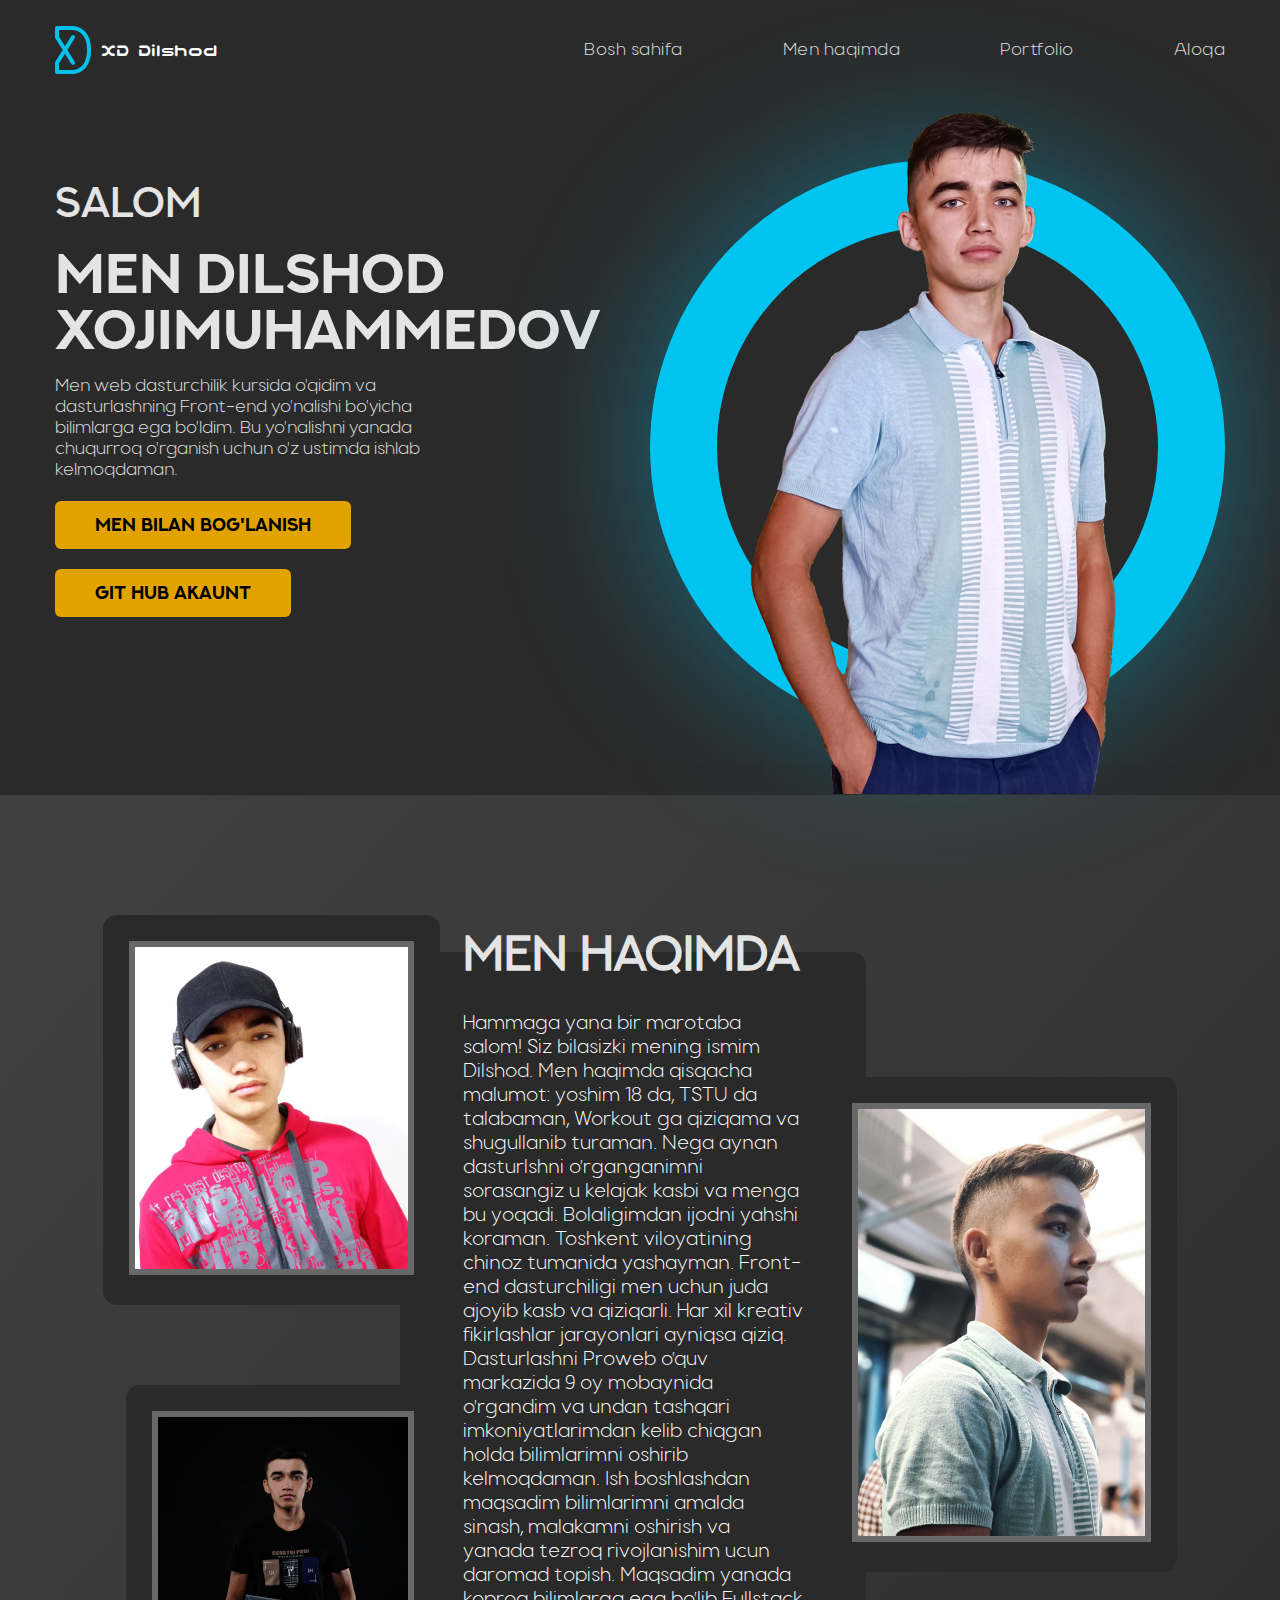
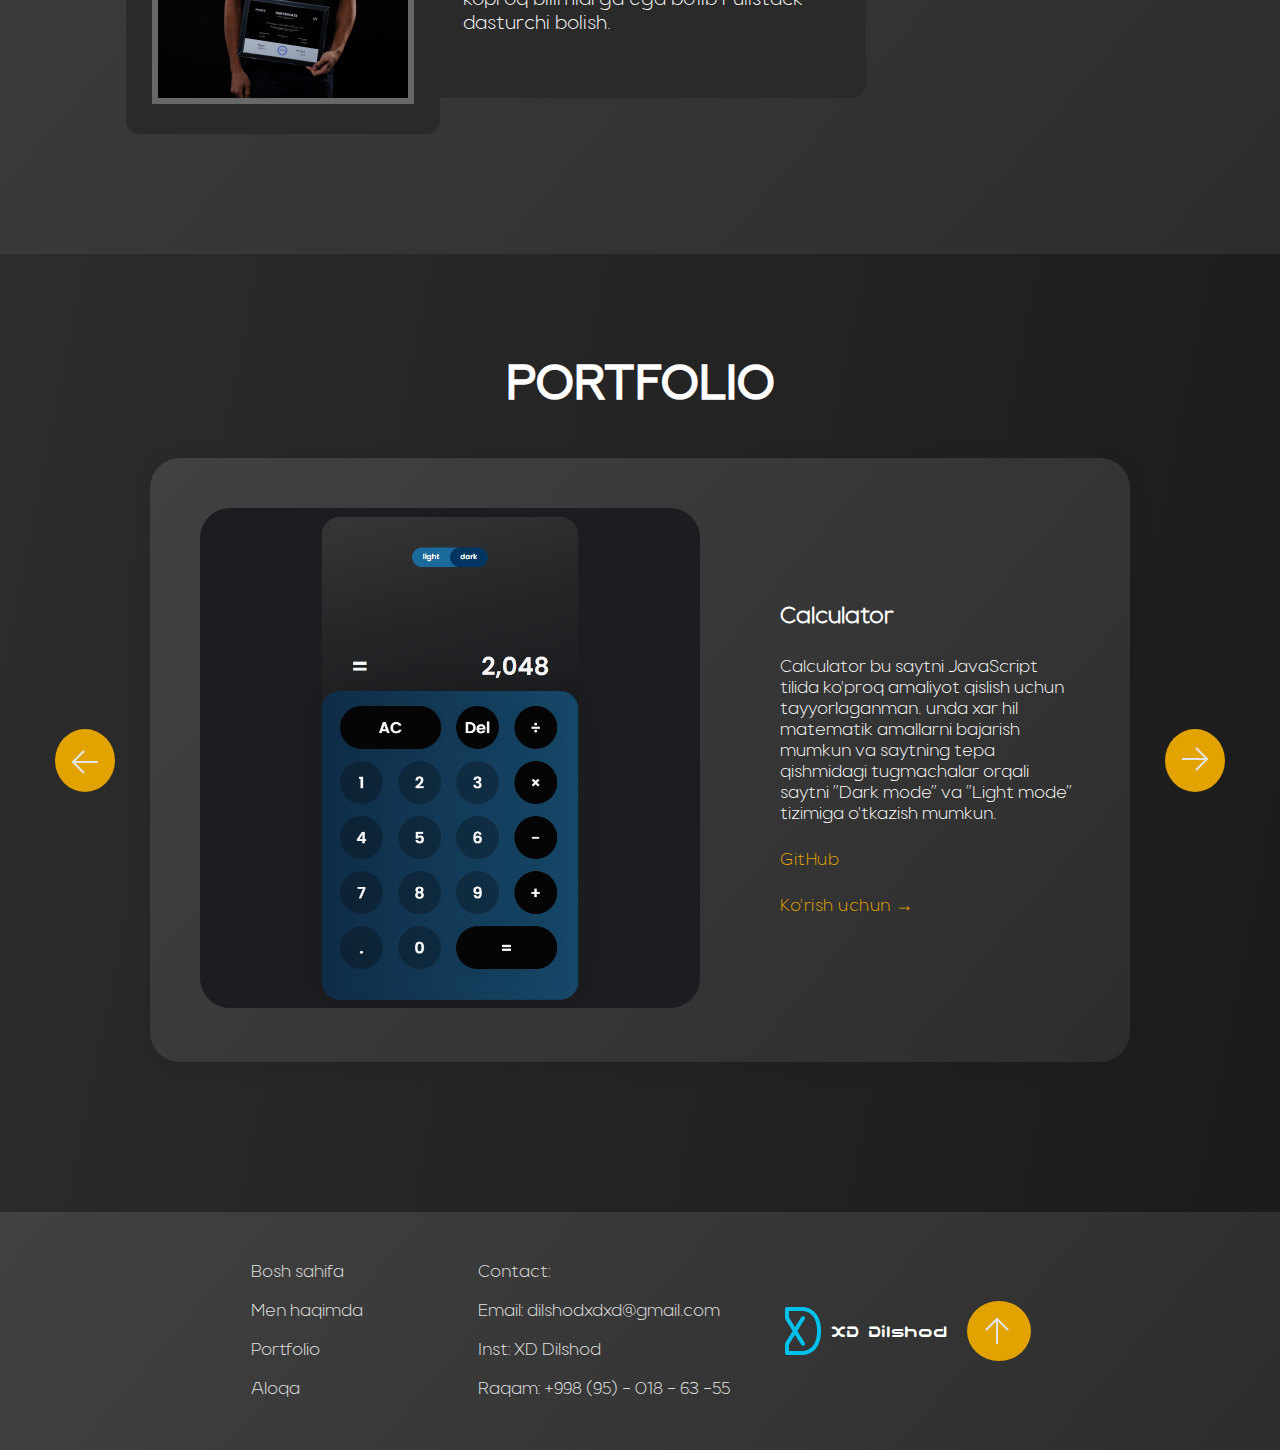
==== commit dc9c70f5: "added link my git hub acaunt" ====
--- a/index.html
+++ b/index.html
@@ -41,6 +41,7 @@
                             yo'nalishi bo'yicha bilimlarga ega bo'ldim. Bu yo'nalishni yanada chuqurroq o'rganish uchun
                             o'z ustimda ishlab kelmoqdaman.</p>
                         <a href="./contact.html" class="header__bottom-contact">Men bilan bog'lanish</a>
+                        <a href="https://github.com/DilshodXD" class="header__bottom-contact">Git hub akaunt</a>
                     </div>
                     <div class="header__bottom-right">
                         <div class="header__bottom-round">
--- a/style/media.css
+++ b/style/media.css
@@ -118,6 +118,7 @@
     }
 
     .corausel__right-text {
+        height: 150px;
         width: 200px;
         font-size: 13px;
         line-height: 15px;
